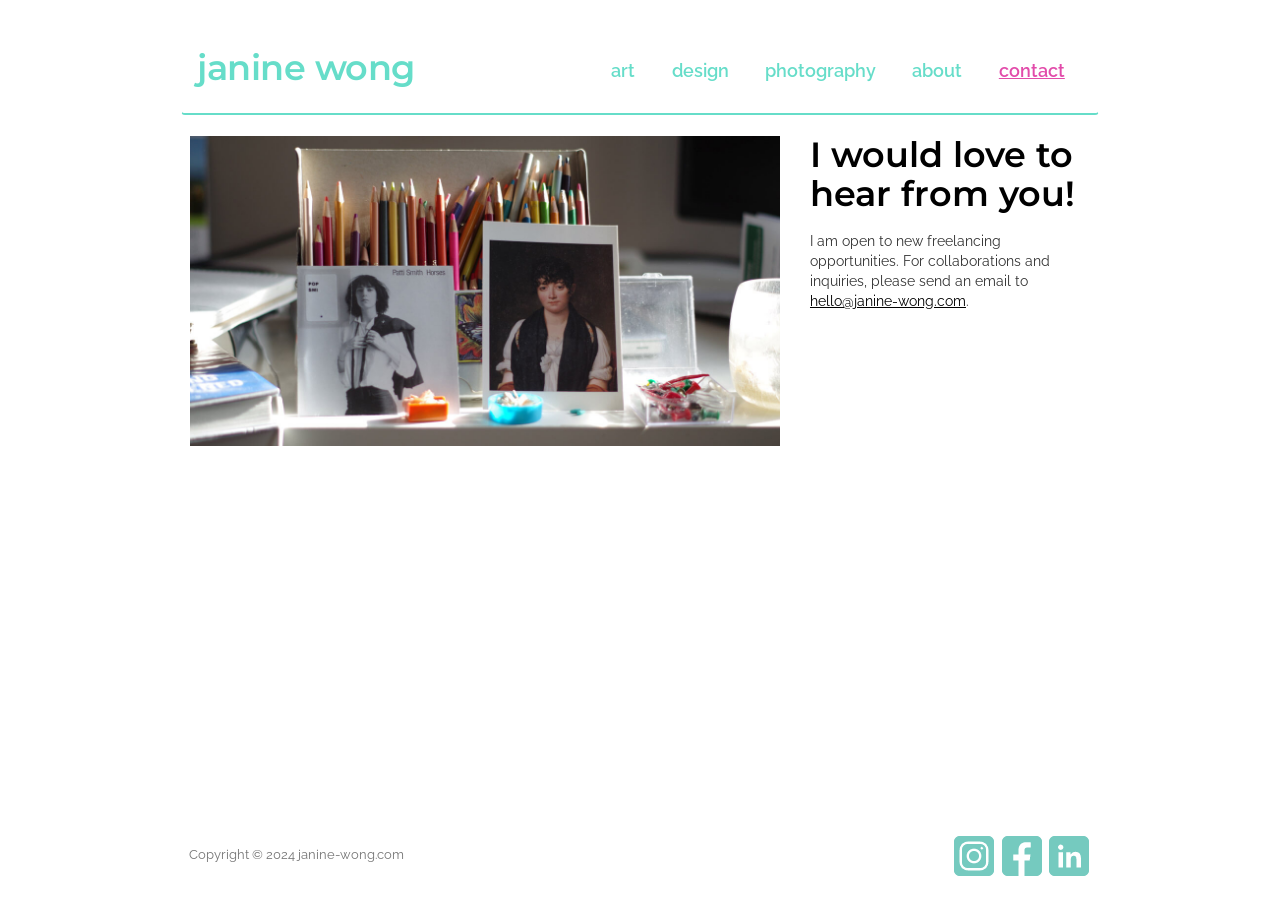
==== contact.html @ 350de020 "removed root folder" ====
<!DOCTYPE html>
<!-- saved from url=(0050)http://getbootstrap.com/examples/starter-template/ -->
<html lang="en">

<head>
    <meta http-equiv="Content-Type" content="text/html; charset=UTF-8">
    <meta charset="utf-8">
    <meta http-equiv="X-UA-Compatible" content="IE=edge">
    <meta name="viewport" content="width=device-width, initial-scale=1">
    <!-- The above 3 meta tags *must* come first in the head; any other head content must come *after* these tags -->
    <meta name="description" content="Janine Wong is a multidisciplinary designer committed to creating positive change. She specializes in partnering with non-profit organizations to create strategic and thoughtful designs. She enjoys problem solving through digital design, UI/UX, branding, content strategy, editorial layout, and visual communication.">
    <meta name="author" content="Janine Wong">
    <link rel="apple-touch-icon" sizes="57x57" href="favicon.ico/apple-icon-57x57.png">
    <link rel="apple-touch-icon" sizes="60x60" href="favicon.ico/apple-icon-60x60.png">
    <link rel="apple-touch-icon" sizes="72x72" href="favicon.ico/apple-icon-72x72.png">
    <link rel="apple-touch-icon" sizes="76x76" href="favicon.ico/apple-icon-76x76.png">
    <link rel="apple-touch-icon" sizes="114x114" href="favicon.ico/apple-icon-114x114.png">
    <link rel="apple-touch-icon" sizes="120x120" href="favicon.ico/apple-icon-120x120.png">
    <link rel="apple-touch-icon" sizes="144x144" href="favicon.ico/apple-icon-144x144.png">
    <link rel="apple-touch-icon" sizes="152x152" href="favicon.ico/apple-icon-152x152.png">
    <link rel="apple-touch-icon" sizes="180x180" href="favicon.ico/apple-icon-180x180.png">
    <link rel="icon" type="image/png" sizes="192x192" href="favicon.ico/android-icon-192x192.png">
    <link rel="icon" type="image/png" sizes="32x32" href="favicon.ico/favicon-32x32.png">
    <link rel="icon" type="image/png" sizes="96x96" href="favicon.ico/favicon-96x96.png">
    <link rel="icon" type="image/png" sizes="16x16" href="favicon.ico/favicon-16x16.png">
    <link rel="manifest" href="favicon.ico/manifest.json">
    <meta name="msapplication-TileColor" content="#ffffff">
    <meta name="msapplication-TileImage" content="favicon.ico/ms-icon-144x144.png">
    <meta name="theme-color" content="#ffffff">
    <title>Janine Wong | Contact</title>
    <link href="https://fonts.googleapis.com/css?family=Montserrat:300,400,700|Raleway:300,600" rel="stylesheet">
    <!-- Bootstrap core CSS -->
    <link href="css/bootstrap.min.css" rel="stylesheet">
    <link href="css/styles.css" rel="stylesheet">
    <link rel="stylesheet" href="css/swipebox.css">
    <!-- Global site tag (gtag.js) - Google Analytics -->
    <script async src="https://www.googletagmanager.com/gtag/js?id=G-5JW2FVE2G1"></script>
    <script>
        window.dataLayer = window.dataLayer || [];

        function gtag() {
            dataLayer.push(arguments);
        }
        gtag('js', new Date());

        gtag('config', 'G-5JW2FVE2G1');
    </script>
</head>

<body>
    <div class="container">
        <!--NAV-->
        <div class="row">
            <nav class="navbar navbar-toggleable-sm">
                <button type="button" class="navbar-toggle collapsed" data-toggle="collapse" data-target="#navbar" aria-expanded="false" aria-controls="navbar">
                    <span class="sr-only">Toggle navigation</span>
                    <span class="icon-bar"></span>
                    <span class="icon-bar"></span>
                    <span class="icon-bar"></span>
                </button>
                <div class="col-sm-4">
                    <a class="navbar-brand" href="../index.html">Janine Wong</a>
                </div>
                <div id="navbar" class="col-sm-5 collapse navbar-collapse">
                    <ul class="nav navbar-nav mr-auto">
                        <li><a href="art.html">art</a></li>
                        <li><a href="design.html">design</a></li>
                        <li><a href="photography.html">photography</a></li>
                        <li><a href="about.html">about</a></li>
                        <li class="active"><a href="contact.html">contact</a></li>
                    </ul>
                </div>
            </nav>
        </div>
        <div class="margin row">
            <div class="contact col-md-8"><img src="img/og_image.jpg"></div>
            <div class="contactheading col-md-4">
                <h1>I would love to hear from you!</h1>
                <p>I am open to new freelancing opportunities. For collaborations and inquiries, please send an email to <a href="mailto:hello@janine-wong.com" target="_top">hello@janine-wong.com</a>.</p>
            </div>
        </div>


        <!--Footer-->
        <div class="row">
            <div class="footer">
                <div class="col-md-8 col-sm-6 col-xs-12">
                    <footer>Copyright &copy; 2024 <a href="index.html">janine-wong.com</a>
                    </footer>
                </div>
                <div class="col-md-4 col-sm-6 col-xs-12 social">
                     <a href="https://www.instagram.com/flourpunk/" target="_blank"><img src="img/instagram_logo.png"></a>
                    <a href="https://www.facebook.com/pages/Janine-Wong/722089354603572" target="_blank"><img src="img/fb_logo.png"></a>
                    <a href="https://ca.linkedin.com/in/janineiswong" target="_blank"><img src="img/linkedin_logo.png"></a>
                </div>
            </div>
        </div>
    </div><!-- /.container-->

    <!-- Bootstrap core JavaScript
    ================================================== -->
    <!-- Placed at the end of the document so the pages load faster -->


    <script src="js/jquery.min.js"></script>
    <script src="js/bootstrap.min.js"></script>
    <!-- IE10 viewport hack for Surface/desktop Windows 8 bug -->
    <script src="js/ie10-viewport-bug-workaround.js"></script>

</body>

</html>
---- css/styles.css ----
html{
    font-family: "Montserrat", sans-serif;
    overflow-x: hidden;
    position: relative;
    min-height: 100%;
}

body p{
font-family: "Montserrat";
text-align: left;
font-size:1.1em;

}

.container{
    max-width:960px;
    margin-bottom: 4em;
}


.clear{
    clear:both;
}

<!--NAV-->
a:link{
    text-decoration: none;
}

.icon-bar{
    background-color:black;   
}

.navbar{
    margin-top: 3em;
    margin-left: 1.5em;
    margin-right: 1.5em;
    margin-bottom: 0em;
    padding-bottom:1em;
    border-bottom: 2px solid #66DDC9;    
}

.navbar-brand{
    font-size: 2.5em;
    letter-spacing: -.5px;
    text-transform: lowercase;
    padding-left: 0px;
    color: #66DDC9;
    font-family: "Montserrat", sans-serif;
    font-weight: 600;
}

.navbar-brand:hover{
    color:#e24baa;
}


.navbar-brand a:visited {
    color: #e24baa;
}

.navbar-collapse{
    float:right;
}

.nav li a{
    font-family: "Raleway", sans-serif;
    font-weight: 600;
    font-size: 1.3em;
    text-align: center;
    text-transform: lowercase;
    float: right;
    color: #66DDC9;
    padding:1em;
    
}

.navbar-nav li a:hover{
    color:#e24baa;
    text-decoration: underline;
    background-color: rgba(227, 212, 94, 0);   
}

.navbar-nav .active a{
    color:#e24baa;
    text-decoration: underline;
}

/*INDEX*/

.index{
    margin: 1em 0em 0em 0em;
}

.index p{
    font-family: "Montserrat", sans-serif;
    font-size: 3.5em;
    line-height: 1.3em;
    font-weight: 400;
    
}

.index .col-md-12{
    padding: 1.5em 1.6em 2em;      
}

.index a:hover{
    color: #e24baa;
}

.index a{
    text-decoration: underline;
    color:#333;
    font-weight:600;
}

.small a{
    font-family: "Raleway", sans-serif;
    font-size: .65em;
    font-weight: 200;
    text-align: center;
}

.indexbox{
	position: relative;
    background: #ffffff;
    overflow: hidden;
    margin-left: 1em;
    margin-right: 1em;
}

.indexbox img {
	position: relative;
	display: inline-block;
    width:100%;
    cursor: pointer;
}

.centre p {
    text-align: center;
}

.centre {
    margin-bottom: 4em;
}


/*SORTING NAV*/
.portfolioFilter {
    text-align: left;
    margin: 1.5em;
}

.portfolioFilter a {
    display: inline-block;
    padding-right: 1em;
    color: #626262;
    text-decoration:none;
    font-size:1em;
    font-family: "Raleway", sans-serif;
    font-weight: 300;
}

.portfolioFilter a:hover{
    color:#FEBCF0;
    font-weight: 700;
}

.portfolioFilter a.current { 
    color:#66DDC9;
    font-weight: 700;  
}

.isotope-item {
    z-index: 2;
}
.isotope-hidden.isotope-item {
    pointer-events: none;
    z-index: 1;
}
.isotope, .isotope .isotope-item {
  /* change duration value to whatever you like */
    -webkit-transition-duration: 0.8s;
    -moz-transition-duration: 0.8s;
    transition-duration: 0.8s;
}
.isotope {
    -webkit-transition-property: height, width;
    -moz-transition-property: height, width;
    transition-property: height, width;
}
.isotope .isotope-item {
    -webkit-transition-property: -webkit-transform, opacity;
    -moz-transition-property: -moz-transform, opacity;
    transition-property: transform, opacity;
}


/*WORK GALLERY THUMB STYLING*/

.portfolioContainer{
    margin-bottom:3em;
}

.artspace{
    margin-top: 3em;
}

.box{
	position: relative;
    background: #ffffff;
    margin-bottom: 1.5em;
    overflow: hidden;
}

.box img {
	position: relative;
	display: inline-block;
    width:100%;
    cursor: pointer;
}

.gallerybox{
	position: relative;
    background: #ffffff;
    margin-bottom: 1.5em;
    overflow: hidden;
}

.gallerybox img {
	position: relative;
	display: inline-block;
    width:100%;
    cursor: pointer;
}

figcaption{
    width:100%;
    position: absolute;
    top: 50%;
    left: 50%;
    text-align: center;
    transform: translate(-50%, -50%);
    -ms-transform: translate(-50%, -50%);  
    
}

figcaption h2{
    color: white;
    font-size: 1.4em;
    font-weight: 700;
    width:100%;
    text-transform: uppercase;
    margin-bottom: .25em;
}


.overlay{
  position: absolute;
  top: 0;
  bottom: 0;
  left: 0;
  right: 0;
  height: 100%;
  width: 100%;
  opacity: 0;
  transition: .4s ease;
}

.pink{
    background-color: #FEBCF0;  
}

.yellow{
    background-color: #f8c63e;
}

.darkpeach{
    background-color: #edb093;
}

.orange{
    background-color: #fa9939;
}

.darkpurple{
    background-color: #1e1374;
}

.fushia{
    background-color: #c4268a;
}

.red{
    background-color: #b7071c;
}

.blue{
    background-color: #6cace5;
}

.brown{
    background-color: #d0a677;
}

.lightpink{
    background-color: #F9CDEA;
}

.darkgreen{
    background-color: #0a3308;
}

.lightpeach{
    background-color: #F9CFD2;
}

.lightblue{
    background-color: #A7EADD;
}

.greyblue{
    background-color: #8da5cc;
}

.purple{
    background-color: #9e76dd;
}

.superlightpink{
    background-color: #FFE9EA
}

.box:hover .overlay{
    opacity: 1;   
}

/**DETAILED DESIGN PAGES**/
.designpage{
    margin-bottom: 0;
}

h1{
    color: #000000;
    font-family: "Montserrat";
    font-size: 2.2em;
    font-weight: 600;
    text-align: left;
    margin-bottom: 0;
    padding-bottom: 0.5em;
}

h3{ color: #66DDC9;
    font-family: "Montserrat";
    font-size: 1.8em;
    text-align: left;
    margin-bottom: 0;   
}

h4{
    color: #333;
    font-family: "Montserrat";
    font-size: 1.1em;
    font-weight: 500;
    font-style: italic;
    text-align: left;
    margin-bottom: 0em;   
}

h5{
    font-family: "Raleway", sans-serif;
    font-size: 1.2em;
    color: #666666;
    text-align: left;
    margin:.3em 0 1.5em 0;
}

.content{
    margin-left:1em;
    margin-right:1em;
}

.video{
    margin-top: .4em;
    margin-bottom: 1.5em;
}

.video-container {
    position: relative;
    padding-bottom: 56.25%;
    padding-top: 0px;
    margin-left: 0px;
    height: 0;
    overflow: hidden;
}

.video-container iframe {
    position: absolute;
    top:0;
    left: 0;
    padding:0;
    width: 100%;
    height: 100%;
}

.hero-img img{
    max-width: 1440px;
    width:100%;
}

.subhero-img img{
    padding-top:1.5em;
    width:100%;  
}

.title h4{
    margin-bottom: .4em;

}
.title img{
    width:100%;
    padding-bottom:1.5em;
 
}


.description{
    display:inline-block; 
    padding-top:1.5em;
}

.description p{
    font-family: "Raleway", sans-serif;
    font-size: 1em;
}

.smallbottom{
    display: none;
    
}

.lastrow{
    margin-bottom:1.5em;
    
}

.verylastrow .center img{
    width:19px;
    margin-right: .5em;
}

.verylastrow{
    height: 2.5em;
    margin-bottom: 2em;
}

.glyphicon{
    padding:.5em;
    color: #66DDC9;
    
}

.verylastrow a{
    color: #666666;
    color: #66DDC9;
    text-decoration: underline;
    font-size: 1.1em;
    font-weight: 600;
    line-height: 2.5em;
    font-family: "Raleway", sans-serif;
}

.verylastrow a:hover{
    color: #F25AB9;
    font-weight: 600;
}


.prev{
    text-align: left;
}


.center{
    text-align: center;
    vertical-align:bottom;
    
}

.next{
    text-align: right;
    font-family: "Montserrat", sans-serif;
}

/**PHOTOGRAPHY**/
figcaption p{
    color:white;
    font-family: "Raleway", sans-serif;
    text-align: center;
}

/**ABOUT PAGE**/
.about{
    margin:1.5em 1em 3em;
    
}

.profile{
    text-align: center;
    margin: 0 0 1.5em;
    
}


.profile img{
    border-radius: 50%;
    max-width: 30em;
    width: 100%;
}


.about p {
    font-family: "Raleway", sans-serif;
    font-size: 1em;
    margin: 0 0 1em;
}

.about h1{
    margin:0;
    padding-bottom: 0.5em;
    text-align: left;
    color: #000;
    font-weight: 600; 
    font-size: 2.5em;
    font-family: "Montserrat", sans-serif;
}

.about a{
    color: #000;
    text-decoration: underline;
}

.about a:hover{
    color:#F25AB9;
}

.line{
    border-bottom: 1px solid #edb093;   
}

.extraspace{
    padding-top:1em;
}

/**CONTACT FORM**/

.margin{
    margin:1.5em 0em 3em;
}

.contact img{
    width:100%;
    margin-bottom: 1.5em;
}


.contactheading h1{
    margin: 0;
    text-align: left;
    color: #000;
    font-weight: 600; 
    font-size: 2.5em;
    font-family: "Montserrat", sans-serif;
}

.contactheading p{
    font-family: "Raleway", sans-serif;
    font-size: 1em;
    margin: 0 0 1.5em;
}


.contactheading a{
    color: #000;
    text-decoration: underline;
}

.contactheading a:hover{
    color: #F25AB9;
}


/**FOOTER**/

.footer{
    margin:0 1em;
    position: absolute;
    bottom: 1em;
    max-width: 930px;
    width: 100%;

}

footer{
    height: 4em;
    font-family: "Raleway", sans-serif;
    font-size: .9em;
    line-height: 3em;
    color:#747474;
}

footer a{
    color:#747474; 
}

.social{
    text-align:right;
    
}

.social img{
    margin-left:.25em;
}


/**MEDIA QUERIES**/

/**Large Devices; desktops, less than 1200px**/
@media (max-width: 1199px){

}

/**Medium Devices; tablets, less than 992px**/
@media (max-width: 991px){
 .navbar-brand{
    font-size: 2.2em;
}

.nav li a{
    font-size: 1.1em;
    }  
    
.index p{
        font-size:4em;
    }
    
    .content h1{
        font-size: 2em;
    }
    
  
    
    
    .footer{
    position: absolute;
    bottom: 1em;
    max-width: 720px;
}

 
    
}

/**Small Devices; landscape phones, less than 768px**/
@media (max-width: 767px){
    
    .navbar{
        margin-top: 1.5em;
    }
    
/*
    .verylastrow .center img{
    margin-right: 0em;
    }
*/
    
    .verylastrow{
    margin-bottom: 0em;
}
    
    .index p{
        font-size:3em;
        line-height: 1.6em
    }
    
    .designpage{
        margin-bottom: 1.5em;
    }
    
    .design{
        margin-bottom: 4em;
    }
    
    .bigbottom{
        display: none;
        
    }
    
    .smallbottom{
        display:block;
    }
    
    .smallbottom img{
        padding-right: .5em;
    }
    
    .footer{
    max-width: 730px;
         margin:1.5em 0;
        text-align: center;
}
      .social{
        text-align: center;
        margin:0;
    }
        
    
}

/**Extra Small Devices; portrait phones, less than 576px**/
@media (max-width: 575px){
    
    .portfolioContainer{
    margin-bottom:2.5em;
}

     .index p{
        font-size:2em;
        line-height: 1.6em
    }
    
    .contactheading h1{
        font-size: 2em;
        margin-bottom: .3em;
        
    
    }
    
    .footer{
    max-width: 500px;
        margin:1.5em 0;
        text-align: center;
}
    
    footer{
        height:3em;
        line-height: 3em;
    }
  
         
        
    }
    
}
---- css/swipebox.css ----
/*! Swipebox v1.3.0 | Constantin Saguin csag.co | MIT License | github.com/brutaldesign/swipebox */
html.swipebox-html.swipebox-touch {
  overflow: hidden !important;
}

#swipebox-overlay img {
  border: none !important;
}

#swipebox-overlay {
  width: 100%;
  height: 100%;
  position: fixed;
  top: 0;
  left: 0;
  z-index: 99999 !important;
  overflow: hidden;
  -webkit-user-select: none;
     -moz-user-select: none;
      -ms-user-select: none;
          user-select: none;
}

#swipebox-container {
  position: relative;
  width: 100%;
  height: 100%;
}

#swipebox-slider {
  -webkit-transition: -webkit-transform 0.4s ease;
          transition: transform 0.4s ease;
  height: 100%;
  left: 0;
  top: 0;
  width: 100%;
  white-space: nowrap;
  position: absolute;
  display: block;
  cursor: pointer;
}
#swipebox-slider .slide {
  height: 100%;
  width: 100%;
  line-height: 1px;
  text-align: center;
  display: inline-block;
}
#swipebox-slider .slide:before {
  content: "";
  display: inline-block;
  height: 50%;
  width: 1px;
  margin-right: -1px;
}
#swipebox-slider .slide img,
#swipebox-slider .slide .swipebox-video-container,
#swipebox-slider .slide .swipebox-inline-container {
  display: inline-block;
  max-height: 90%;
  max-width: 100%;
  margin-bottom: 0;
  padding: 0;
  width: auto;
  height: auto;
  vertical-align: middle;
}
#swipebox-slider .slide .swipebox-video-container {
  background: none;
  max-width: 1140px;
  max-height: 100%;
  width: 100%;
  padding: 5%;
  -webkit-box-sizing: border-box;
          box-sizing: border-box;
}
#swipebox-slider .slide .swipebox-video-container .swipebox-video {
  width: 100%;
  height: 0;
  padding-bottom: 56.25%;
  overflow: hidden;
  position: relative;
}
#swipebox-slider .slide .swipebox-video-container .swipebox-video iframe {
  width: 100% !important;
  height: 100% !important;
  position: absolute;
  top: 0;
  left: 0;
}
#swipebox-slider .slide-loading {
  background: url(../img/image-loader.gif) no-repeat center center;
}

#swipebox-bottom-bar,
#swipebox-top-bar {
  position: absolute;
  left: 0;
    top: 50%;
  z-index: 999;
  height: 50px;
  width: 100%;
}

#swipebox-bottom-bar {
  bottom: 0px;
}

#swipebox-top-bar {
  top: 0px;
}

#swipebox-title {
  display: block;
  width: 100%;
  text-align: center;
}

#swipebox-prev,
#swipebox-next,
#swipebox-close {
  background-image: url(../img/icons-new.png);
  background-repeat: no-repeat;
  border: none !important;
  text-decoration: none !important;
  cursor: pointer;
  width: 100px;
  height: 100px;
  top: 0;
}

#swipebox-arrows {
  display: block;
  margin: 0 auto;
  width: 100px;
  height: 100px;
}

#swipebox-prev {
    position:absolute;
    left: 15px;
    background-position: -20px 13px;
    background-size: 100px auto;
    width:50px;
    float: left;
}

#swipebox-next {
    position:absolute;
    right: -20px;
  background-position: -60px 13px;
  float: right;
}

#swipebox-close {
  top: 30px;
  right: 20px;
  position: absolute;
  z-index: 9999;
  background-position: 55px 12px;
}

.swipebox-no-close-button #swipebox-close {
  display: block;
}

#swipebox-prev.disabled,
#swipebox-next.disabled {
  opacity: 0.3;
}

.swipebox-no-touch #swipebox-overlay.rightSpring #swipebox-slider {
  -webkit-animation: rightSpring 0.3s;
          animation: rightSpring 0.3s;
}
.swipebox-no-touch #swipebox-overlay.leftSpring #swipebox-slider {
  -webkit-animation: leftSpring 0.3s;
          animation: leftSpring 0.3s;
}

.swipebox-touch #swipebox-container:before, .swipebox-touch #swipebox-container:after {
  -webkit-backface-visibility: hidden;
          backface-visibility: hidden;
  -webkit-transition: all .3s ease;
          transition: all .3s ease;
  content: ' ';
  position: absolute;
  z-index: 999;
  top: 0;
  height: 100%;
  width: 20px;
  opacity: 0;
}
.swipebox-touch #swipebox-container:before {
  left: 0;
  -webkit-box-shadow: inset 10px 0px 10px -8px #656565;
          box-shadow: inset 10px 0px 10px -8px #656565;
}
.swipebox-touch #swipebox-container:after {
  right: 0;
  -webkit-box-shadow: inset -10px 0px 10px -8px #656565;
          box-shadow: inset -10px 0px 10px -8px #656565;
}
.swipebox-touch #swipebox-overlay.leftSpringTouch #swipebox-container:before {
  opacity: 1;
}
.swipebox-touch #swipebox-overlay.rightSpringTouch #swipebox-container:after {
  opacity: 1;
}

@-webkit-keyframes rightSpring {
  0% {
    left: 0;
  }

  50% {
    left: -30px;
  }

  100% {
    left: 0;
  }
}

@keyframes rightSpring {
  0% {
    left: 0;
  }

  50% {
    left: -30px;
  }

  100% {
    left: 0;
  }
}
@-webkit-keyframes leftSpring {
  0% {
    left: 0;
  }

  50% {
    left: 30px;
  }

  100% {
    left: 0;
  }
}
@keyframes leftSpring {
  0% {
    left: 0;
  }

  50% {
    left: 30px;
  }

  100% {
    left: 0;
  }
}
@media screen and (min-width: 800px) {
  #swipebox-close {
    right: 10px;
  }

  #swipebox-arrows {
    width: 92%;
    max-width: 800px;
  }
}
/* Skin 
--------------------------*/
#swipebox-overlay {
  background: white;
}

#swipebox-bottom-bar,
#swipebox-top-bar {
  text-shadow: 1px 1px 1px black;

}

#swipebox-top-bar {
  color: #000 !important;
display:block;
  font-size: 15px;
  line-height: 43px;
  font-family: Helvetica, Arial, sans-serif;
}
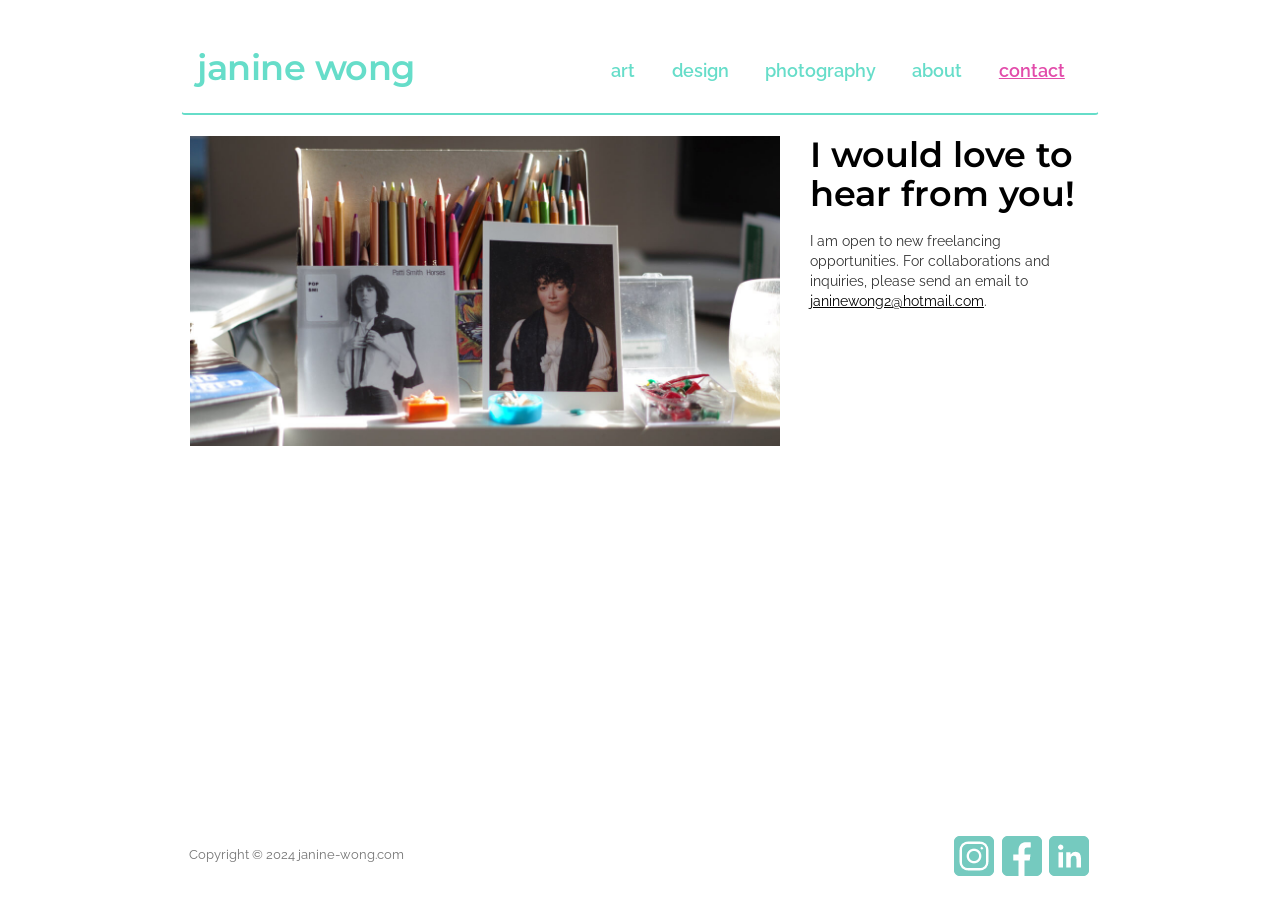
==== commit ff6c9720: "email update" ====
--- a/contact.html
+++ b/contact.html
@@ -76,7 +76,7 @@
             <div class="contact col-md-8"><img src="img/og_image.jpg"></div>
             <div class="contactheading col-md-4">
                 <h1>I would love to hear from you!</h1>
-                <p>I am open to new freelancing opportunities. For collaborations and inquiries, please send an email to <a href="mailto:hello@janine-wong.com" target="_top">hello@janine-wong.com</a>.</p>
+                <p>I am open to new freelancing opportunities. For collaborations and inquiries, please send an email to <a href="mailto:janinewong2@hotmail.com" target="_top">janinewong2@hotmail.com</a>.</p>
             </div>
         </div>
 
